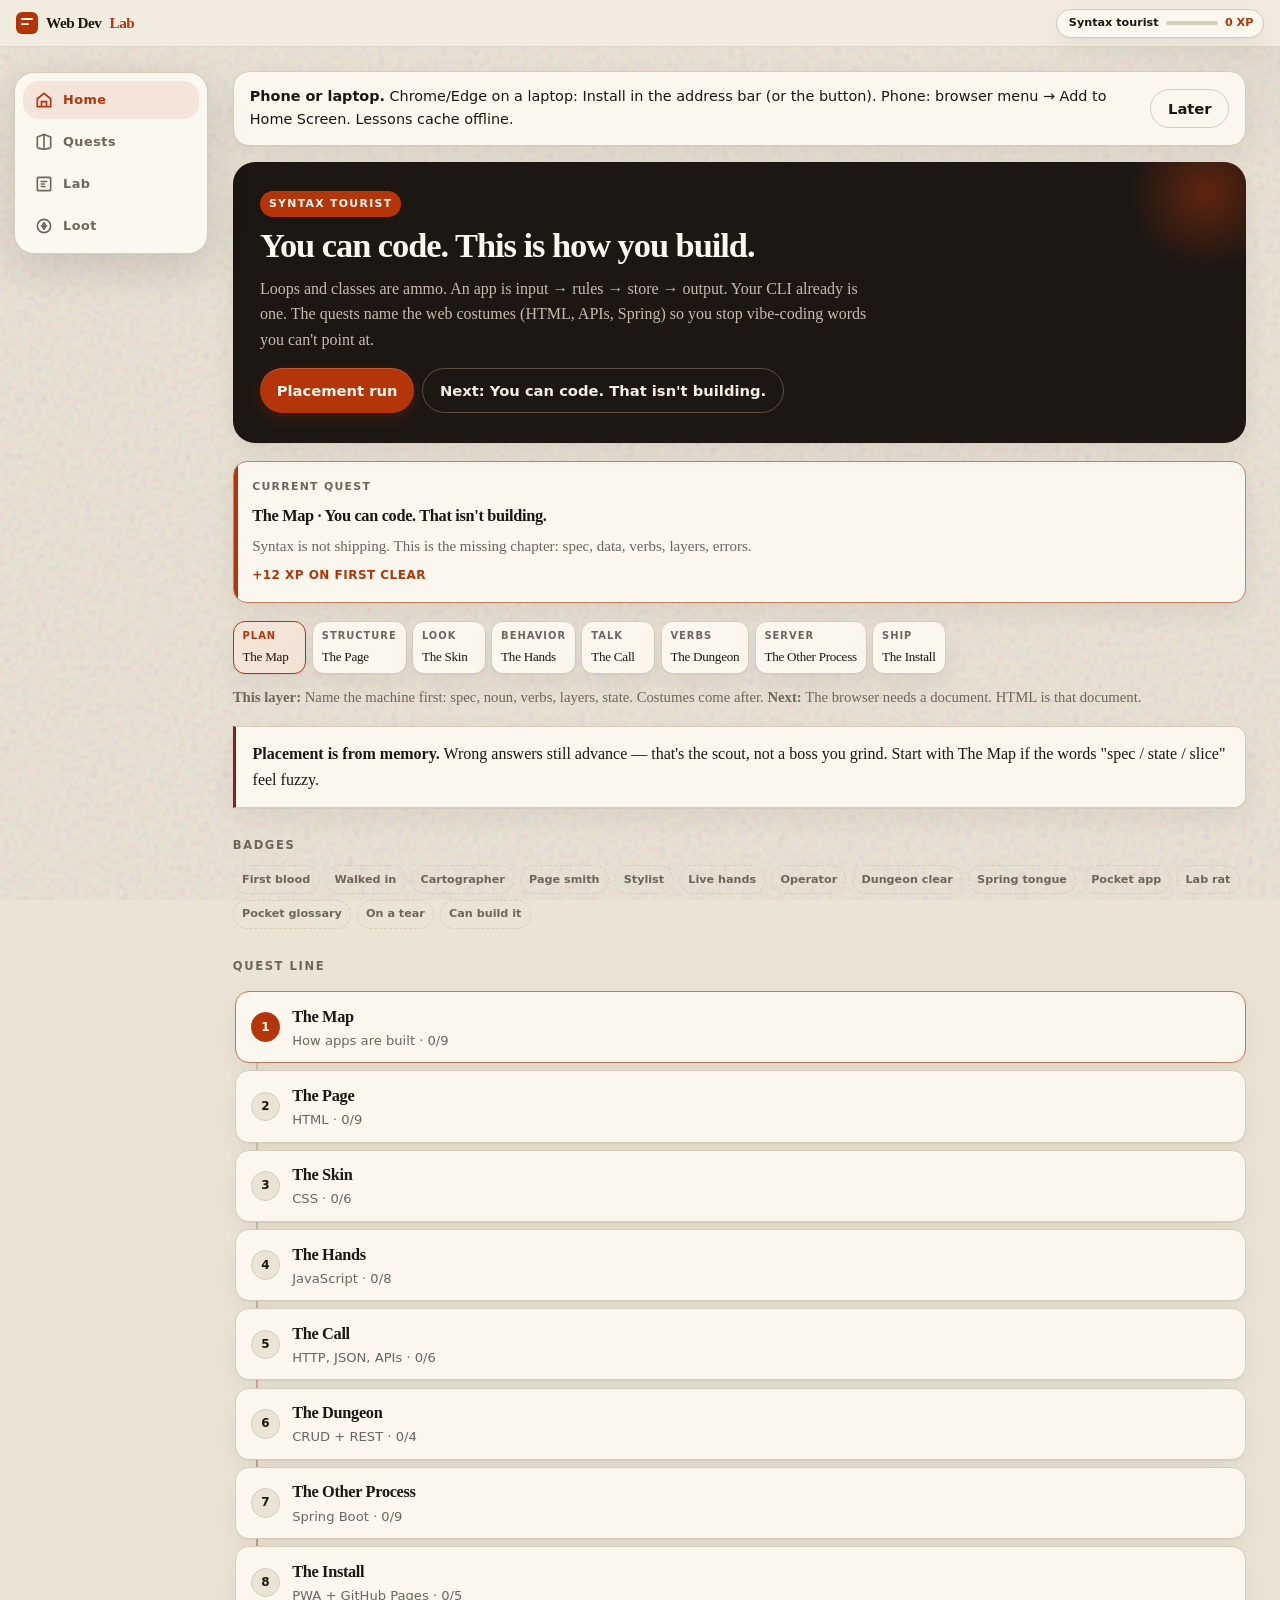
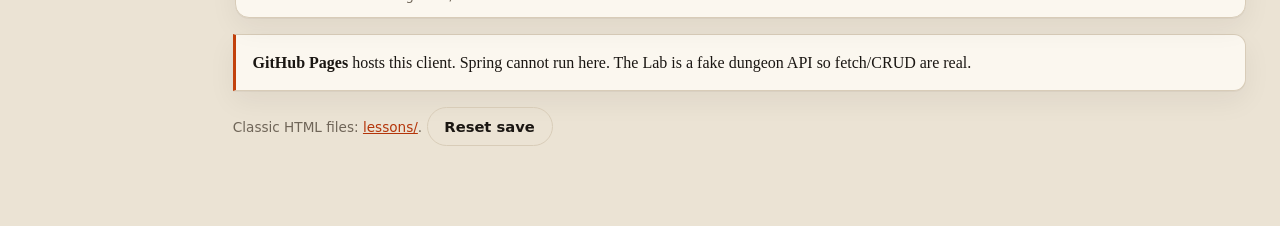
==== index.html @ 7f8b6d31 "Initial commit: standalone Web Dev Lab PWA. Splits the expense-tracker course into its own repo so i" ====
<!DOCTYPE html>
<html lang="en">
<head>
  <meta charset="UTF-8">
  <meta name="viewport" content="width=device-width, initial-scale=1, viewport-fit=cover">
  <meta name="theme-color" content="#1c1713">
  <meta name="apple-mobile-web-app-capable" content="yes">
  <meta name="apple-mobile-web-app-status-bar-style" content="default">
  <meta name="apple-mobile-web-app-title" content="Web Dev Lab">
  <meta name="description" content="Learn HTML, CSS, JavaScript, APIs, CRUD, and Spring Boot by rebuilding your expense tracker. Skill check, lessons, and a live lab.">
  <title>Web Dev Lab</title>
  <link rel="stylesheet" href="css/app.css">
  <link rel="manifest" href="manifest.webmanifest">
  <link rel="icon" href="icons/icon.svg" type="image/svg+xml">
  <link rel="apple-touch-icon" href="icons/icon-192.png">
</head>
<body>
  <div id="app"></div>
  <noscript><p class="wrap">This course needs JavaScript.</p></noscript>
  <script src="js/store.js"></script>
  <script src="js/game.js"></script>
  <script src="js/mock-api.js"></script>
  <script src="js/pipeline.js"></script>
  <script src="js/tracks/swe.js"></script>
  <script src="js/tracks/html.js"></script>
  <script src="js/tracks/css.js"></script>
  <script src="js/tracks/js.js"></script>
  <script src="js/tracks/http.js"></script>
  <script src="js/tracks/crud.js"></script>
  <script src="js/tracks/spring.js"></script>
  <script src="js/tracks/pwa.js"></script>
  <script src="js/check.js"></script>
  <script src="js/app.js"></script>
</body>
</html>
---- css/app.css ----
:root {
  --bg: #ebe3d4;
  --bg-spot: #f4eee3;
  --ink: #1a1612;
  --muted: #6f6558;
  --card: #fbf7ef;
  --line: #d8ccb8;
  --accent: #b4350a;
  --accent-ink: #fff6ec;
  --ok: #21543a;
  --ok-bg: #e4f0e6;
  --bad: #8f1d1d;
  --bad-bg: #f8e4e0;
  --code: #241c18;
  --warn: #8a4b12;
  --java: #c2410c;
  --shadow: 0 1px 0 rgba(26, 22, 18, 0.04), 0 10px 28px rgba(26, 22, 18, 0.06);
  --radius: 14px;
  --nav-h: 62px;
  --safe-b: env(safe-area-inset-bottom, 0px);
  --serif: "Iowan Old Style", Palatino, "Palatino Linotype", Georgia, serif;
  --sans: ui-rounded, "SF Pro Text", system-ui, -apple-system, sans-serif;
  --mono: "SF Mono", ui-monospace, Menlo, Consolas, monospace;
}

* { box-sizing: border-box; }

html {
  color-scheme: light;
  background: var(--bg);
}

html, body {
  margin: 0;
  min-height: 100%;
  color: var(--ink);
}

body {
  font-family: var(--serif);
  line-height: 1.6;
  padding-bottom: calc(var(--nav-h) + var(--safe-b) + 1.4rem);
  background:
    radial-gradient(900px 420px at -10% -20%, rgba(180, 53, 10, 0.09), transparent 55%),
    radial-gradient(700px 380px at 110% 0%, rgba(26, 22, 18, 0.06), transparent 50%),
    var(--bg);
}

body::before {
  content: "";
  position: fixed;
  inset: 0;
  pointer-events: none;
  z-index: 0;
  opacity: 0.22;
  background-image: url("data:image/svg+xml,%3Csvg viewBox='0 0 180 180' xmlns='http://www.w3.org/2000/svg'%3E%3Cfilter id='n'%3E%3CfeTurbulence type='fractalNoise' baseFrequency='.8' numOctaves='4' stitchTiles='stitch'/%3E%3C/filter%3E%3Crect width='100%25' height='100%25' filter='url(%23n)'/%3E%3C/svg%3E");
}

#app { position: relative; z-index: 1; }

::selection { background: var(--accent); color: var(--accent-ink); }
:focus-visible { outline: 2px solid var(--accent); outline-offset: 3px; }

h1, h2, h3, .ui, button, input, textarea, select, nav, .badge, .btn, .hud, .botnav {
  font-family: var(--sans);
}

h1 {
  font-family: var(--serif);
  font-size: clamp(1.7rem, 4.5vw, 2.15rem);
  font-weight: 600;
  line-height: 1.15;
  letter-spacing: -0.03em;
  margin: 0 0 0.55rem;
}
h2 {
  font-size: 0.72rem;
  font-weight: 750;
  letter-spacing: 0.14em;
  text-transform: uppercase;
  color: var(--muted);
  margin: 1.75rem 0 0.7rem;
}
h3 { font-size: 1.02rem; margin: 1.2rem 0 0.4rem; }
p { margin: 0.65rem 0; }
a { color: var(--accent); }
a:hover { color: #8a2808; }

code, pre, .mono, textarea.code, .blank {
  font-family: var(--mono);
  font-size: 0.84rem;
}
code {
  background: rgba(26, 22, 18, 0.06);
  padding: 0.12em 0.38em;
  border-radius: 4px;
}

.app-top {
  position: sticky;
  top: 0;
  z-index: 20;
  display: flex;
  align-items: center;
  gap: 0.65rem;
  padding: calc(0.55rem + env(safe-area-inset-top, 0px)) 1rem 0.55rem;
  background: color-mix(in srgb, var(--bg) 72%, white);
  backdrop-filter: blur(14px) saturate(1.2);
  border-bottom: 1px solid color-mix(in srgb, var(--line) 70%, transparent);
}
.brand {
  display: flex;
  align-items: center;
  gap: 0.5rem;
  font-weight: 750;
  text-decoration: none;
  color: var(--ink);
  letter-spacing: -0.03em;
  font-size: 0.95rem;
}
.brand .mark {
  width: 22px;
  height: 22px;
  border-radius: 6px;
  background: var(--accent);
  box-shadow: inset 0 -1px 0 rgba(0,0,0,0.15);
  position: relative;
  flex-shrink: 0;
}
.brand .mark::before,
.brand .mark::after {
  content: "";
  position: absolute;
  left: 5px;
  right: 5px;
  height: 2px;
  border-radius: 1px;
  background: #fff6ec;
}
.brand .mark::before { top: 6px; }
.brand .mark::after { top: 11px; width: 8px; right: auto; }
.brand em { font-style: normal; color: var(--accent); }
.app-top .grow { flex: 1; }

.progress-mini {
  height: 4px;
  width: 52px;
  background: var(--line);
  border-radius: 99px;
  overflow: hidden;
}
.progress-mini i {
  display: block;
  height: 100%;
  background: var(--accent);
  width: 0%;
}

.hud {
  display: flex;
  align-items: center;
  gap: 0.45rem;
  font-size: 0.7rem;
  font-weight: 700;
  background: var(--card);
  border: 1px solid var(--line);
  border-radius: 999px;
  padding: 0.28rem 0.6rem 0.28rem 0.75rem;
  box-shadow: var(--shadow);
}
.hud-rank {
  max-width: 7.2rem;
  white-space: nowrap;
  overflow: hidden;
  text-overflow: ellipsis;
  color: var(--ink);
}
.app-top .hud { flex-shrink: 0; }
.hud-xp {
  color: var(--accent);
  font-variant-numeric: tabular-nums;
}
@media (max-width: 420px) {
  .hud-rank { display: none; }
}

.combo {
  font-family: var(--sans);
  font-size: 0.72rem;
  font-weight: 800;
  color: var(--accent-ink);
  background: var(--accent);
  border-radius: 999px;
  padding: 0.18rem 0.5rem;
  letter-spacing: 0.04em;
}

.toasts {
  position: fixed;
  right: 0.85rem;
  bottom: calc(var(--nav-h) + var(--safe-b) + 0.85rem);
  display: flex;
  flex-direction: column;
  gap: 0.4rem;
  z-index: 50;
  pointer-events: none;
}
.toast {
  font-family: var(--sans);
  font-size: 0.84rem;
  font-weight: 650;
  background: var(--ink);
  color: var(--accent-ink);
  padding: 0.58rem 0.8rem;
  border-radius: 11px;
  opacity: 0;
  transform: translateY(8px);
  transition: opacity 0.22s ease, transform 0.22s ease;
  box-shadow: 0 12px 30px rgba(26, 22, 18, 0.22);
}
.toast.show { opacity: 1; transform: none; }
.toast.xp { background: var(--accent); }
.toast.combo { background: var(--ok); }
.toast.loot { background: #3b2a1e; }

.wrap {
  max-width: 720px;
  margin: 0 auto;
  padding: 1.15rem 1.15rem 2.2rem;
}

.badge {
  display: inline-block;
  font-size: 0.68rem;
  font-weight: 750;
  letter-spacing: 0.12em;
  text-transform: uppercase;
  background: color-mix(in srgb, var(--accent) 14%, var(--card));
  color: var(--accent);
  padding: 0.22rem 0.5rem;
  border-radius: 999px;
  border: 1px solid color-mix(in srgb, var(--accent) 28%, var(--line));
}

.hero {
  background: #1c1713;
  color: #f4ece1;
  border-radius: 22px;
  padding: 1.45rem 1.3rem 1.5rem;
  margin-bottom: 1.1rem;
  position: relative;
  overflow: hidden;
  box-shadow: var(--shadow);
}
.hero::after {
  content: "";
  position: absolute;
  right: -40px;
  top: -50px;
  width: 160px;
  height: 160px;
  border-radius: 50%;
  background: radial-gradient(circle, rgba(180, 53, 10, 0.45), transparent 68%);
  pointer-events: none;
}
.hero .badge {
  background: var(--accent);
  color: var(--accent-ink);
  border-color: transparent;
}
.hero h1 {
  color: #fbf6ee;
  margin-top: 0.55rem;
}
.hero p {
  color: #c9bbaa;
  max-width: 38rem;
}
.hero .btn { position: relative; z-index: 1; }
.hero .btn.ghost {
  border-color: #5c5046;
  color: #f4ece1;
  background: transparent;
}
.hero .btn.ghost:hover { border-color: #e8d9c4; color: #fff; }

.card, .callout, .ex, .path-node, .step, .word-def, .install-banner {
  background: var(--card);
  border: 1px solid var(--line);
  box-shadow: var(--shadow);
}

.cards { display: grid; gap: 0.65rem; margin: 1rem 0; }
.card {
  display: block;
  border-radius: var(--radius);
  padding: 1rem 1.05rem;
  text-decoration: none;
  color: inherit;
  transition: transform 0.15s ease, border-color 0.15s ease;
}
.card:hover {
  border-color: color-mix(in srgb, var(--accent) 45%, var(--line));
  transform: translateY(-1px);
  color: inherit;
}
.card h3 { margin: 0 0 0.25rem; font-family: var(--serif); letter-spacing: -0.02em; }
.card p, .card .sub { margin: 0; color: var(--muted); font-size: 0.94rem; }
.card .meta {
  font-family: var(--sans);
  font-size: 0.75rem;
  color: var(--accent);
  font-weight: 700;
  letter-spacing: 0.04em;
  text-transform: uppercase;
  margin-top: 0.55rem;
}
.card.done { border-color: color-mix(in srgb, var(--ok) 40%, var(--line)); }
.card.lock { opacity: 0.55; }

.next-quest {
  display: block;
  margin-bottom: 1rem;
  border-color: color-mix(in srgb, var(--accent) 50%, var(--line));
  background:
    linear-gradient(90deg, var(--accent) 4px, transparent 4px),
    var(--card);
  padding-left: 1.15rem;
}
.next-quest h3 { margin-top: 0.15rem; }
.next-quest:hover { color: inherit; }

.callout {
  border-left: 3px solid #3d6ea8;
  padding: 0.9rem 1.05rem;
  margin: 1rem 0;
  border-radius: 0 12px 12px 0;
}
.callout.java { border-left-color: var(--java); }
.callout.tip { border-left-color: var(--ok); }
.callout.warn { border-left-color: var(--bad); }

pre {
  background: var(--code);
  color: #efe6d8;
  padding: 0.95rem 1.05rem;
  border-radius: 12px;
  overflow-x: auto;
  line-height: 1.5;
  margin: 0.9rem 0;
  box-shadow: inset 0 1px 0 rgba(255,255,255,0.04);
}
pre .c { color: #a89886; }
pre .t { color: #e8b298; }
pre .a { color: #e6c07b; }
pre .x { color: #efe6d8; }
pre .p { color: #c9b6e4; }

.demo {
  background: var(--bg-spot);
  border: 1px dashed var(--line);
  border-radius: 12px;
  padding: 1rem 1.05rem;
  margin: 0.9rem 0;
}
.demo-label {
  font-family: var(--sans);
  font-size: 0.68rem;
  font-weight: 750;
  letter-spacing: 0.12em;
  text-transform: uppercase;
  color: var(--muted);
  margin-bottom: 0.5rem;
}

.btn {
  display: inline-flex;
  align-items: center;
  justify-content: center;
  gap: 0.35rem;
  background: var(--accent);
  color: var(--accent-ink);
  border: 0;
  border-radius: 999px;
  padding: 0.62rem 1.05rem;
  font-weight: 700;
  font-size: 0.92rem;
  cursor: pointer;
  text-decoration: none;
  box-shadow: 0 1px 0 rgba(255,255,255,0.18) inset, 0 6px 14px rgba(180, 53, 10, 0.22);
}
.btn:hover { filter: brightness(1.06); color: var(--accent-ink); }
.btn.ghost {
  background: transparent;
  color: var(--ink);
  border: 1px solid var(--line);
  box-shadow: none;
}
.btn.ghost:hover { color: var(--ink); background: color-mix(in srgb, var(--card) 70%, white); }
.btn.ok { background: var(--ok); color: #fff; box-shadow: none; }
.row { display: flex; flex-wrap: wrap; gap: 0.5rem; margin: 0.95rem 0 0.15rem; }
.row > .line { width: auto; flex: 1 1 140px; }

.botnav {
  position: fixed;
  left: 12px;
  right: 12px;
  bottom: calc(10px + var(--safe-b));
  height: var(--nav-h);
  padding: 0;
  background: color-mix(in srgb, var(--card) 88%, white);
  border: 1px solid var(--line);
  border-radius: 20px;
  display: grid;
  grid-template-columns: repeat(4, 1fr);
  z-index: 30;
  box-shadow: 0 14px 40px rgba(26, 22, 18, 0.14);
  backdrop-filter: blur(16px);
}
.botnav a {
  text-decoration: none;
  color: var(--muted);
  display: flex;
  flex-direction: column;
  align-items: center;
  justify-content: center;
  font-family: var(--sans);
  font-size: 0.66rem;
  font-weight: 700;
  letter-spacing: 0.04em;
  gap: 0.12rem;
  border-radius: 16px;
  margin: 5px;
}
.botnav a.on {
  color: var(--accent);
  background: color-mix(in srgb, var(--accent) 10%, transparent);
}
.botnav a:hover { color: var(--accent); }
.botnav svg { width: 20px; height: 20px; }

.lesson-nav {
  display: flex;
  justify-content: space-between;
  gap: 0.5rem;
  margin-top: 1.6rem;
  font-family: var(--sans);
  font-size: 0.88rem;
  font-weight: 650;
}

.lesson-body > p:first-of-type {
  font-size: 1.08rem;
}
.lesson-body h2 {
  font-family: var(--sans);
  font-size: 0.72rem;
  letter-spacing: 0.12em;
  text-transform: uppercase;
  color: var(--muted);
  border-bottom: 1px solid var(--line);
  padding-bottom: 0.35rem;
  margin-top: 1.7rem;
}

.ex {
  border-radius: 16px;
  padding: 1.1rem 1.1rem 1.15rem;
  margin: 1.35rem 0 0;
  background:
    repeating-linear-gradient(
      -12deg,
      transparent,
      transparent 11px,
      rgba(180, 53, 10, 0.035) 11px,
      rgba(180, 53, 10, 0.035) 12px
    ),
    var(--card);
}
.ex h2 {
  margin-top: 0;
  color: var(--ink);
  letter-spacing: 0.08em;
}
textarea.code {
  width: 100%;
  min-height: 140px;
  border: 1px solid #3a2f28;
  border-radius: 10px;
  padding: 0.75rem;
  background: var(--code);
  color: #efe6d8;
  resize: vertical;
  line-height: 1.45;
}
input.line, select.line {
  width: 100%;
  padding: 0.6rem 0.75rem;
  border: 1px solid var(--line);
  border-radius: 10px;
  font-family: var(--sans);
  font-size: 1rem;
  background: #fff;
}
.choices { display: grid; gap: 0.45rem; margin: 0.65rem 0; }
.choices label {
  display: flex;
  gap: 0.55rem;
  align-items: flex-start;
  background: #fff;
  border: 1px solid var(--line);
  border-radius: 12px;
  padding: 0.7rem 0.8rem;
  cursor: pointer;
  font-family: var(--sans);
  font-size: 0.95rem;
  transition: border-color 0.12s ease, background 0.12s ease;
}
.choices label:hover { border-color: color-mix(in srgb, var(--accent) 40%, var(--line)); }
.choices label:has(input:checked) {
  border-color: var(--accent);
  background: color-mix(in srgb, var(--accent) 8%, #fff);
}

.preview {
  min-height: 80px;
  background: #fff;
  border: 1px dashed var(--line);
  border-radius: 10px;
  padding: 0.7rem;
  margin: 0.5rem 0;
}
iframe.preview-frame {
  width: 100%;
  min-height: 140px;
  border: 1px solid var(--line);
  border-radius: 10px;
  background: #fff;
}

.msg {
  margin-top: 0.7rem;
  padding: 0.65rem 0.8rem;
  border-radius: 10px;
  font-family: var(--sans);
  font-size: 0.92rem;
}
.msg.ok { background: var(--ok-bg); color: var(--ok); }
.msg.bad { background: var(--bad-bg); color: var(--bad); }

.q-num {
  color: var(--muted);
  font-family: var(--sans);
  font-size: 0.78rem;
  letter-spacing: 0.1em;
  text-transform: uppercase;
  font-weight: 700;
}

.words {
  display: flex;
  flex-wrap: wrap;
  gap: 0.4rem;
  margin: 0.8rem 0;
}
.word {
  font-family: var(--sans);
  font-size: 0.78rem;
  font-weight: 650;
  padding: 0.38rem 0.62rem;
  border-radius: 999px;
  border: 1px dashed var(--line);
  background: transparent;
  color: var(--muted);
}
.word.on {
  background: var(--card);
  color: var(--ink);
  border-style: solid;
  border-color: color-mix(in srgb, var(--accent) 40%, var(--line));
  cursor: pointer;
  box-shadow: var(--shadow);
}
.word-def {
  padding: 0.95rem 1.05rem;
  border-radius: 12px;
  margin: 0.6rem 0 1rem;
}

.lab-log {
  font-family: var(--mono);
  font-size: 0.76rem;
  background: var(--code);
  color: #d9cfc3;
  border-radius: 12px;
  padding: 0.8rem;
  max-height: 180px;
  overflow: auto;
  white-space: pre-wrap;
}
.lab-item {
  display: flex;
  justify-content: space-between;
  gap: 0.5rem;
  padding: 0.7rem 0;
  border-bottom: 1px dashed var(--line);
  font-family: var(--sans);
}
.lab-item:last-child { border-bottom: 0; }
.lab-item button {
  background: transparent;
  border: 0;
  color: var(--accent);
  cursor: pointer;
  font-weight: 700;
}

.score-grid { display: grid; gap: 0.5rem; margin: 1rem 0 0.2rem; }
.score-row {
  display: grid;
  grid-template-columns: 5.5rem 1fr 2.6rem;
  gap: 0.5rem;
  align-items: center;
  font-family: var(--sans);
  font-size: 0.86rem;
}
.bar { height: 6px; background: var(--line); border-radius: 99px; overflow: hidden; }
.bar i { display: block; height: 100%; background: var(--accent); }

.install-banner {
  border-radius: 16px;
  padding: 0.85rem 1rem;
  margin: 0 0 1rem;
  display: flex;
  justify-content: space-between;
  gap: 0.6rem;
  align-items: center;
  font-family: var(--sans);
  font-size: 0.9rem;
}

table.plain { width: 100%; border-collapse: collapse; margin: 0.8rem 0; font-size: 0.95rem; }
table.plain td { padding: 0.5rem 0.3rem; border-bottom: 1px solid var(--line); vertical-align: top; }

.badge-row {
  display: flex;
  flex-wrap: wrap;
  gap: 0.35rem;
  margin: 0.2rem 0 0.4rem;
}
.mini-badge {
  font-family: var(--sans);
  font-size: 0.7rem;
  font-weight: 650;
  padding: 0.28rem 0.52rem;
  border-radius: 999px;
  border: 1px dashed var(--line);
  color: var(--muted);
  background: transparent;
}
.mini-badge.on {
  border-style: solid;
  border-color: color-mix(in srgb, var(--accent) 35%, var(--line));
  background: var(--card);
  color: var(--ink);
  box-shadow: var(--shadow);
}

.quest-path {
  display: grid;
  gap: 0.45rem;
  margin: 1rem 0 0.4rem;
  position: relative;
  padding-left: 0.15rem;
}
.quest-path::before {
  content: "";
  position: absolute;
  left: 1.42rem;
  top: 1.15rem;
  bottom: 1.15rem;
  width: 2px;
  background: linear-gradient(var(--line), color-mix(in srgb, var(--accent) 35%, var(--line)));
  border-radius: 2px;
}
.path-node {
  display: flex;
  gap: 0.75rem;
  align-items: center;
  text-decoration: none;
  color: inherit;
  border-radius: 14px;
  padding: 0.72rem 0.9rem;
  position: relative;
  transition: transform 0.15s ease, border-color 0.15s ease;
}
.path-node:hover {
  transform: translateX(3px);
  color: inherit;
  border-color: color-mix(in srgb, var(--accent) 40%, var(--line));
}
.path-node em {
  display: block;
  font-style: normal;
  color: var(--muted);
  font-size: 0.82rem;
  font-family: var(--sans);
}
.path-node strong {
  font-family: var(--serif);
  font-size: 1.02rem;
  letter-spacing: -0.02em;
}
.path-num {
  width: 1.85rem;
  height: 1.85rem;
  border-radius: 50%;
  display: inline-flex;
  align-items: center;
  justify-content: center;
  background: var(--bg);
  border: 1px solid var(--line);
  font-family: var(--sans);
  font-size: 0.75rem;
  font-weight: 800;
  flex-shrink: 0;
  position: relative;
  z-index: 1;
}
.path-node.next { border-color: color-mix(in srgb, var(--accent) 55%, var(--line)); }
.path-node.next .path-num {
  background: var(--accent);
  color: var(--accent-ink);
  border-color: var(--accent);
}
.path-node.done { border-color: color-mix(in srgb, var(--ok) 35%, var(--line)); }
.path-node.done .path-num {
  background: var(--ok);
  color: #f4faf6;
  border-color: var(--ok);
}
.path-node.mid .path-num {
  background: #e8c49a;
  border-color: #d9a56a;
}

.steps { display: grid; gap: 0.4rem; margin: 1rem 0; }
.step {
  display: grid;
  grid-template-columns: 2rem 1fr auto;
  gap: 0.7rem;
  align-items: center;
  text-decoration: none;
  color: inherit;
  border-radius: 12px;
  padding: 0.72rem 0.9rem;
  font-family: var(--sans);
}
.step:hover { color: inherit; border-color: color-mix(in srgb, var(--accent) 40%, var(--line)); }
.step-n {
  font-weight: 800;
  color: var(--muted);
  font-size: 0.82rem;
}
.step-t { font-weight: 650; }
.step-m {
  font-size: 0.72rem;
  font-weight: 750;
  letter-spacing: 0.06em;
  text-transform: uppercase;
  color: var(--muted);
}
.step.done { border-color: color-mix(in srgb, var(--ok) 35%, var(--line)); }
.step.done .step-m { color: var(--ok); }

.pipe {
  display: flex;
  gap: 0.35rem;
  overflow-x: auto;
  padding: 0.15rem 0 0.55rem;
  margin: 0.7rem 0 0.2rem;
  -webkit-overflow-scrolling: touch;
}
.pipe-step {
  flex: 0 0 auto;
  display: flex;
  flex-direction: column;
  gap: 0.1rem;
  text-decoration: none;
  color: var(--muted);
  background: var(--card);
  border: 1px solid var(--line);
  border-radius: 12px;
  padding: 0.4rem 0.55rem;
  min-width: 4.6rem;
  box-shadow: var(--shadow);
}
.pipe-step b {
  font-family: var(--sans);
  font-size: 0.62rem;
  letter-spacing: 0.1em;
  text-transform: uppercase;
}
.pipe-step span {
  font-family: var(--serif);
  font-size: 0.82rem;
  color: var(--ink);
  letter-spacing: -0.02em;
}
.pipe-step.on {
  border-color: var(--accent);
  background: color-mix(in srgb, var(--accent) 10%, var(--card));
  color: var(--accent);
}
.pipe-why {
  font-size: 0.92rem;
  color: var(--muted);
  margin: 0 0 1rem;
}

.hidden { display: none !important; }

@media (min-width: 900px) {
  body {
    padding-bottom: 1.4rem;
  }
  #app {
    display: grid;
    grid-template-columns: 13.4rem minmax(0, 1fr);
    grid-template-rows: auto 1fr;
    min-height: 100vh;
    min-height: 100dvh;
  }
  .app-top {
    grid-column: 1 / -1;
  }
  nav.botnav {
    position: sticky;
    top: 4.5rem;
    left: auto;
    right: auto;
    bottom: auto;
    height: auto;
    margin: 1rem 0.4rem 1.5rem 0.9rem;
    padding: 0.35rem;
    display: flex;
    flex-direction: column;
    align-self: start;
    grid-column: 1;
    grid-row: 2;
  }
  nav.botnav a {
    flex-direction: row;
    justify-content: flex-start;
    gap: 0.55rem;
    font-size: 0.8rem;
    padding: 0.55rem 0.7rem;
    margin: 2px;
  }
  main.wrap {
    grid-column: 2;
    grid-row: 2;
    max-width: 1080px;
    width: 100%;
    margin: 0;
    padding: 1.45rem 2.1rem 3rem 1.15rem;
  }
  .hero {
    padding: 1.7rem 1.7rem 1.75rem;
  }
  .pipe {
    flex-wrap: wrap;
    overflow: visible;
  }
  .toasts {
    bottom: 1.2rem;
  }
  textarea.code {
    min-height: 200px;
  }
  .lab-log {
    max-height: min(70vh, 540px);
  }
  .lab-desk {
    display: grid;
    grid-template-columns: minmax(0, 1.05fr) minmax(16rem, 0.95fr);
    gap: 1.2rem;
    align-items: start;
  }
  .install-banner {
    align-items: center;
  }
}

@media (min-width: 1080px) {
  .lesson-desk {
    display: grid;
    grid-template-columns: minmax(0, 1.15fr) minmax(22rem, 0.85fr);
    gap: 1.35rem;
    align-items: start;
  }
  .lesson-desk .ex {
    position: sticky;
    top: 4.6rem;
    margin-top: 0;
  }
}
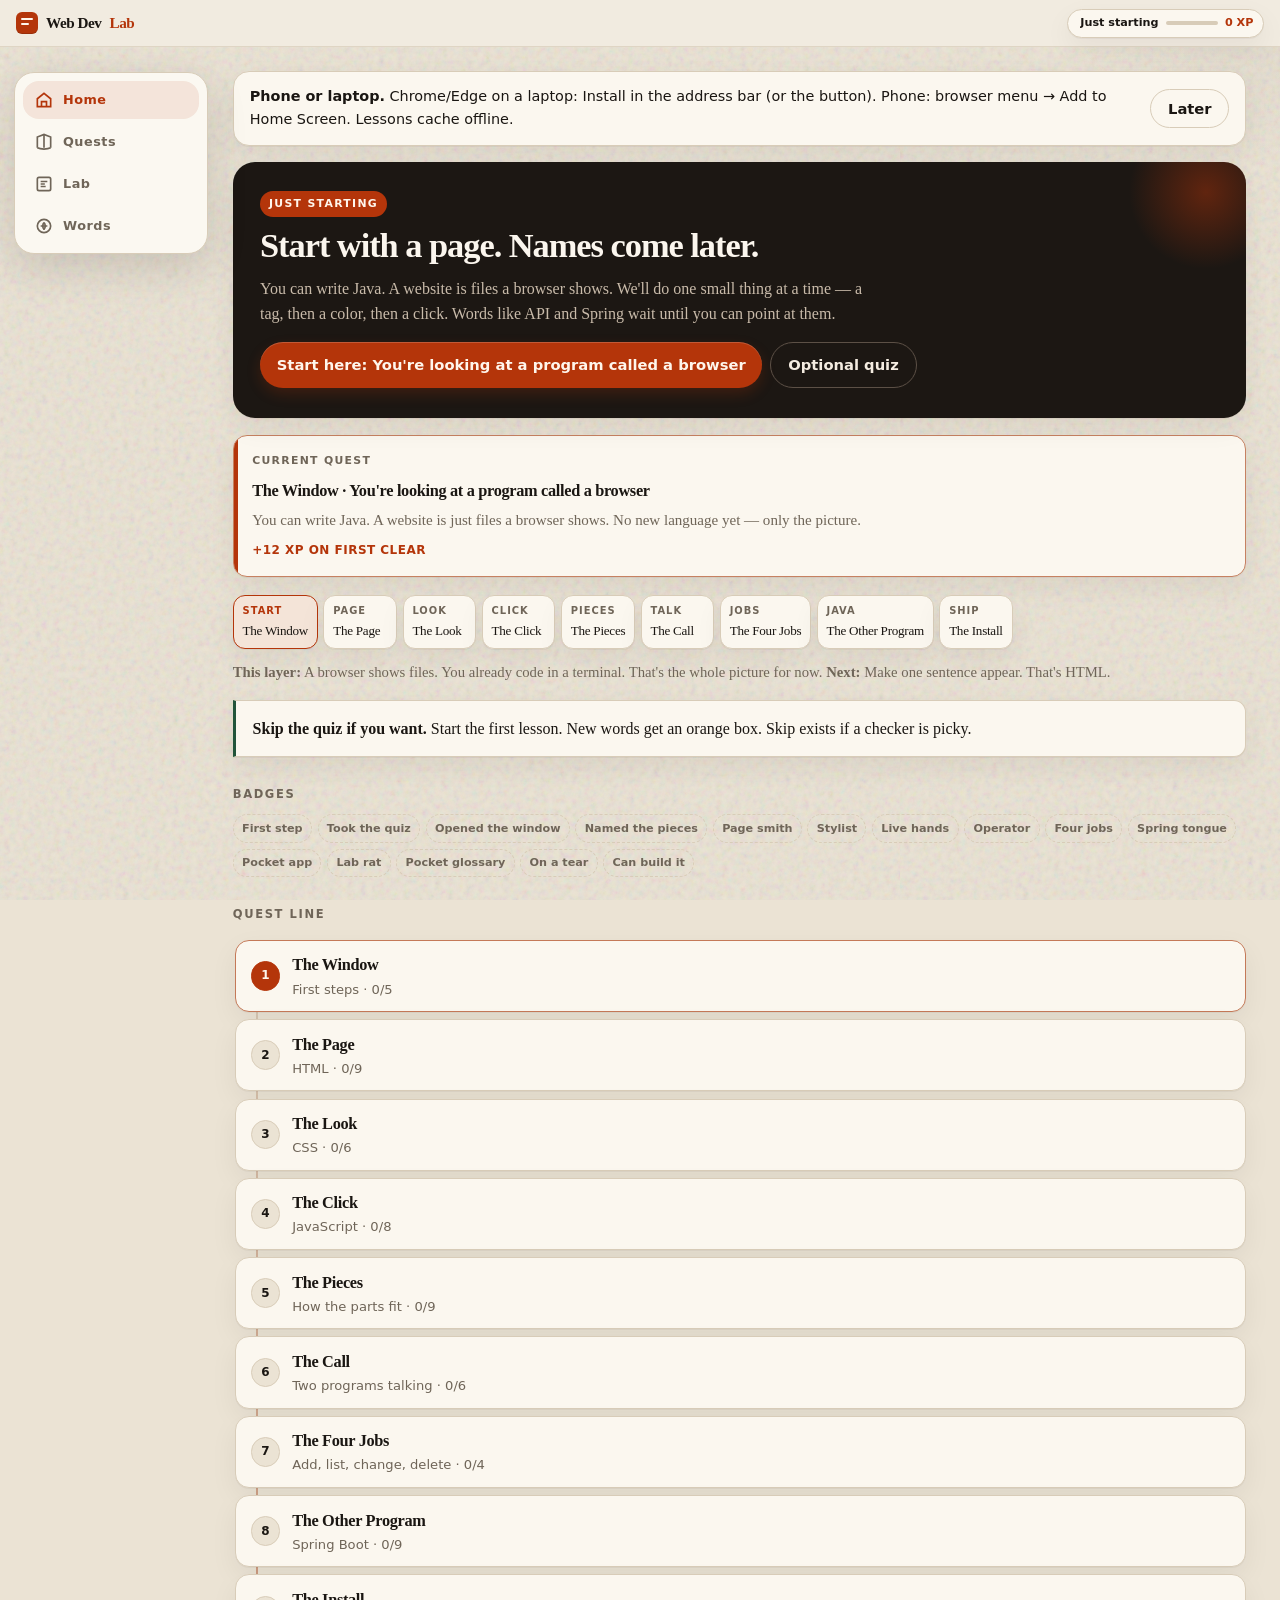
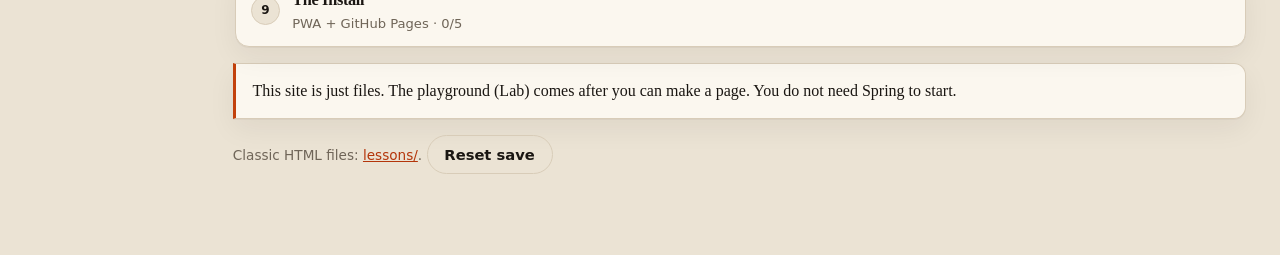
==== commit 8e75f767: "Start the course smaller: browser first, one tag, names later. The jargon map no longer leads. First" ====
--- a/index.html
+++ b/index.html
@@ -7,7 +7,7 @@
   <meta name="apple-mobile-web-app-capable" content="yes">
   <meta name="apple-mobile-web-app-status-bar-style" content="default">
   <meta name="apple-mobile-web-app-title" content="Web Dev Lab">
-  <meta name="description" content="Learn HTML, CSS, JavaScript, APIs, CRUD, and Spring Boot by rebuilding your expense tracker. Skill check, lessons, and a live lab.">
+  <meta name="description" content="Start small: a browser, a tag, a color, a click. Rebuild your Java expense tracker as a website, one word at a time.">
   <title>Web Dev Lab</title>
   <link rel="stylesheet" href="css/app.css">
   <link rel="manifest" href="manifest.webmanifest">
@@ -21,8 +21,9 @@
   <script src="js/game.js"></script>
   <script src="js/mock-api.js"></script>
   <script src="js/pipeline.js"></script>
+  <script src="js/tracks/start.js"></script>
+  <script src="js/tracks/html.js"></script>
   <script src="js/tracks/swe.js"></script>
-  <script src="js/tracks/html.js"></script>
   <script src="js/tracks/css.js"></script>
   <script src="js/tracks/js.js"></script>
   <script src="js/tracks/http.js"></script>
--- a/css/app.css
+++ b/css/app.css
@@ -339,6 +339,7 @@
 .callout.java { border-left-color: var(--java); }
 .callout.tip { border-left-color: var(--ok); }
 .callout.warn { border-left-color: var(--bad); }
+.callout.word { border-left-color: var(--accent); }
 
 pre {
   background: var(--code);
@@ -448,6 +449,13 @@
   font-size: 0.88rem;
   font-weight: 650;
 }
+.lesson-nav.top {
+  margin-top: 0;
+  margin-bottom: 0.85rem;
+}
+.lesson-nav a {
+  max-width: 48%;
+}
 
 .lesson-body > p:first-of-type {
   font-size: 1.08rem;
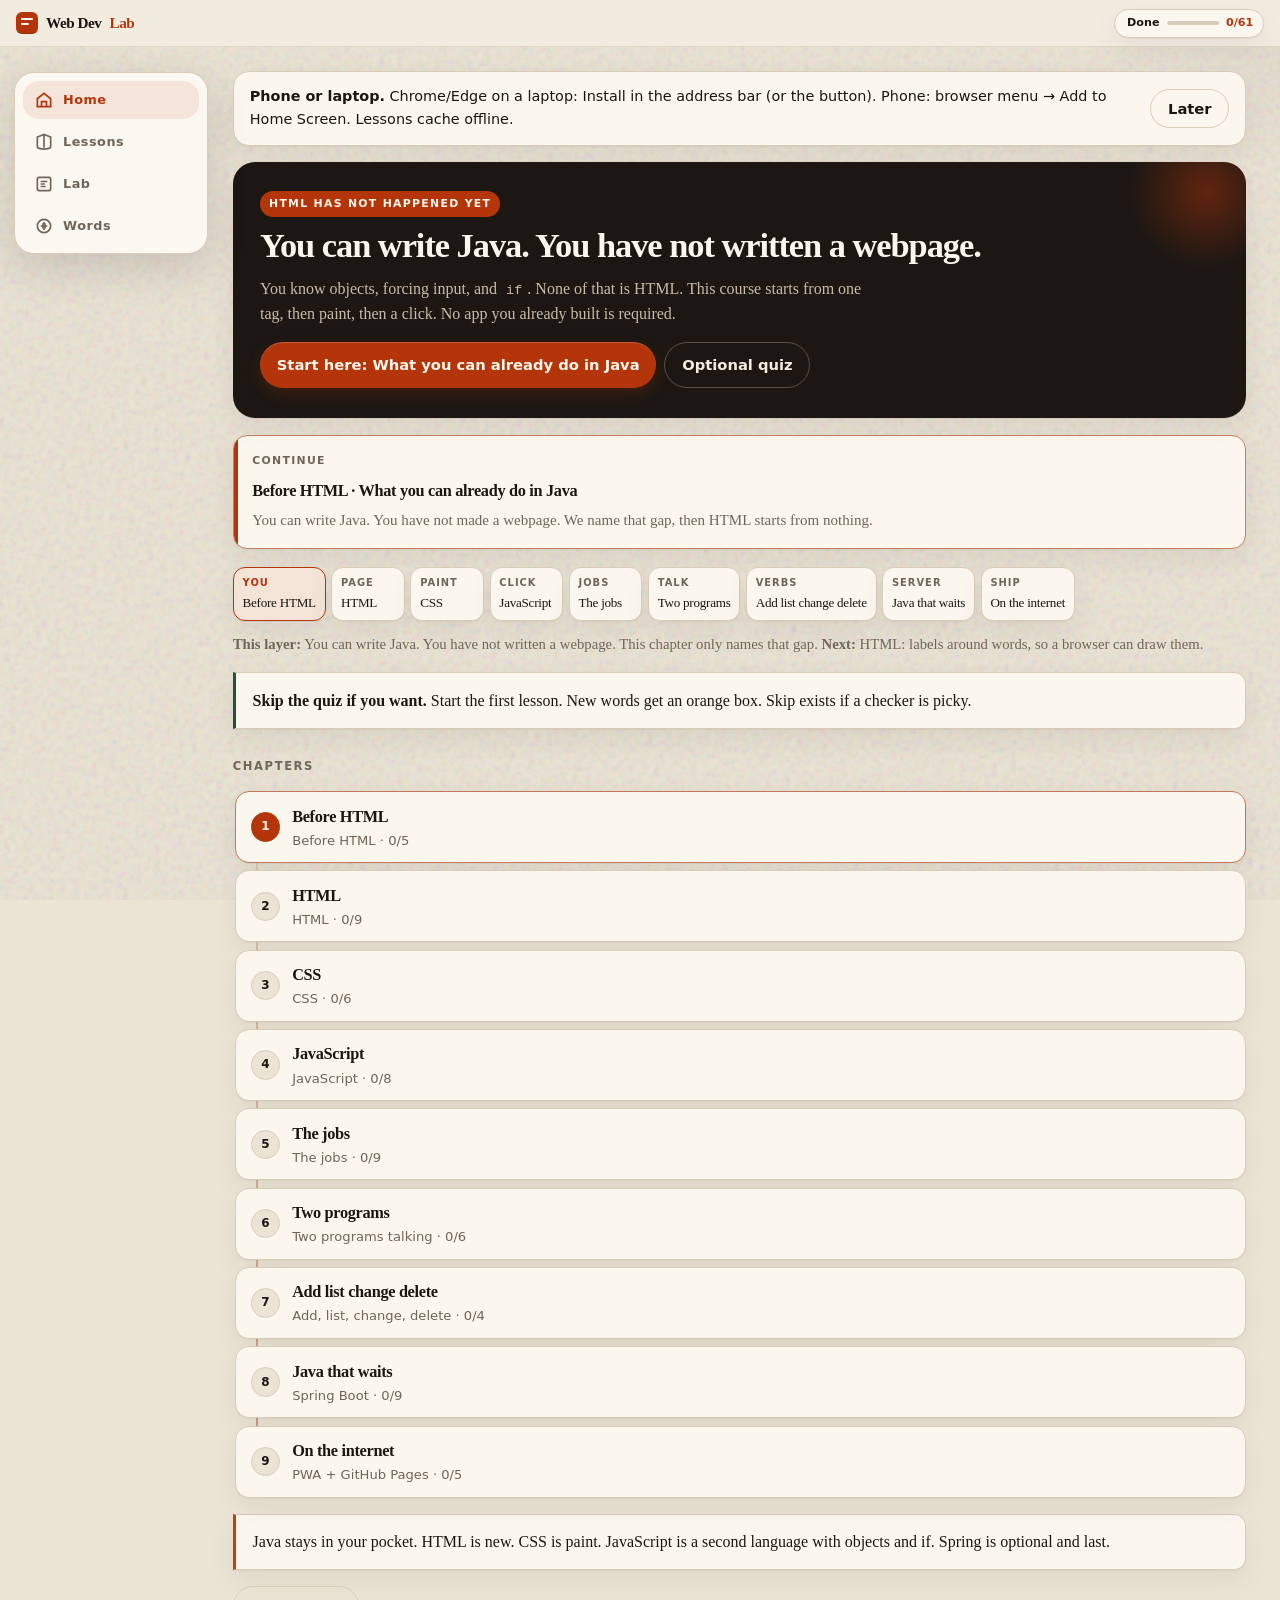
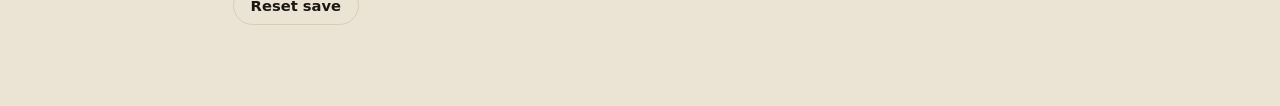
==== commit fd8441ed: "Teach each idea in full, from zero HTML, and fix checkers that never saw the preview. Lessons now ex" ====
--- a/index.html
+++ b/index.html
@@ -7,7 +7,7 @@
   <meta name="apple-mobile-web-app-capable" content="yes">
   <meta name="apple-mobile-web-app-status-bar-style" content="default">
   <meta name="apple-mobile-web-app-title" content="Web Dev Lab">
-  <meta name="description" content="Start small: a browser, a tag, a color, a click. Rebuild your Java expense tracker as a website, one word at a time.">
+  <meta name="description" content="You can write Java. You have not written HTML. Start from one tag, then paint, then a click.">
   <title>Web Dev Lab</title>
   <link rel="stylesheet" href="css/app.css">
   <link rel="manifest" href="manifest.webmanifest">
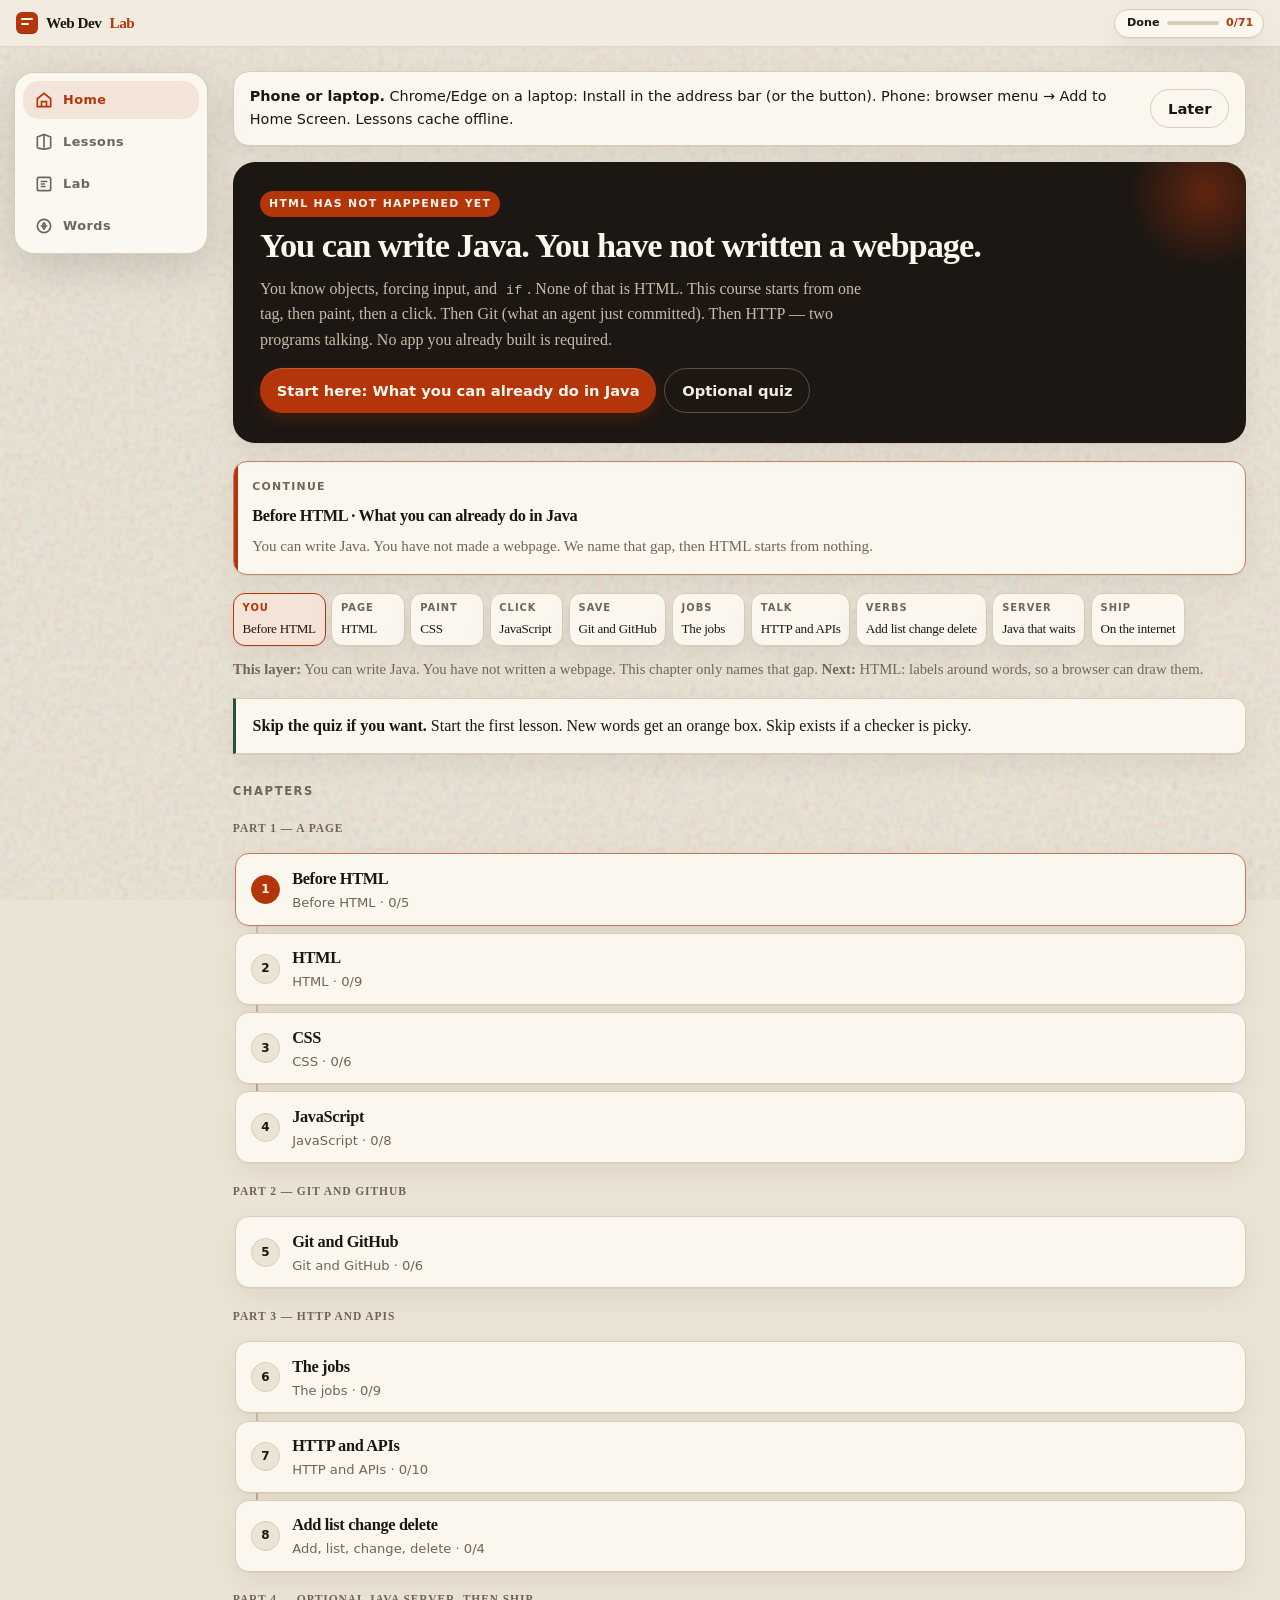
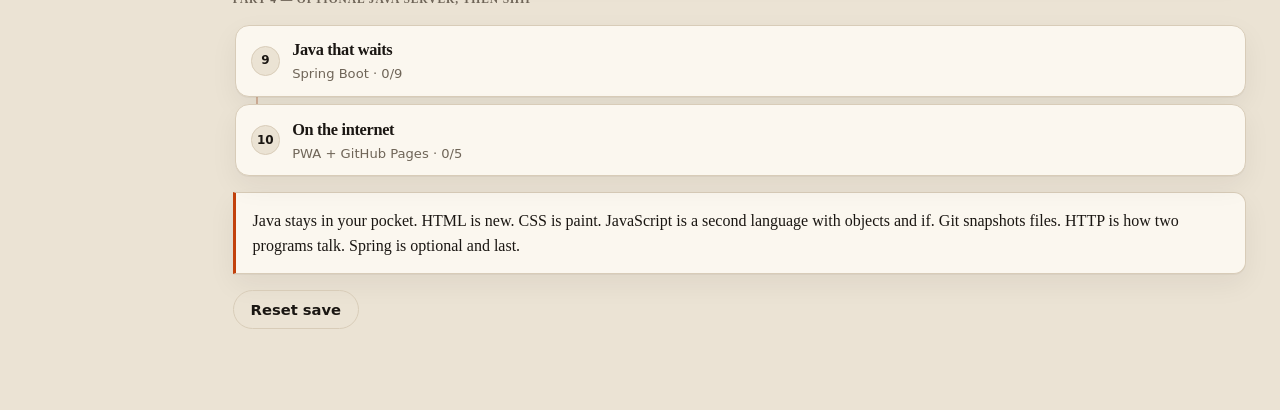
==== commit 95ec84dc: "Ship Git as its own part, expand HTTP/APIs, and make Skip answers actually pass the checker. Expecte" ====
--- a/index.html
+++ b/index.html
@@ -26,6 +26,7 @@
   <script src="js/tracks/swe.js"></script>
   <script src="js/tracks/css.js"></script>
   <script src="js/tracks/js.js"></script>
+  <script src="js/tracks/git.js"></script>
   <script src="js/tracks/http.js"></script>
   <script src="js/tracks/crud.js"></script>
   <script src="js/tracks/spring.js"></script>
--- a/css/app.css
+++ b/css/app.css
@@ -674,6 +674,16 @@
   box-shadow: var(--shadow);
 }
 
+.part-label {
+  margin: 1.15rem 0 0.35rem;
+  font-size: 0.72rem;
+  font-weight: 650;
+  letter-spacing: 0.08em;
+  text-transform: uppercase;
+  color: var(--muted);
+}
+.part-block:first-child .part-label { margin-top: 0.35rem; }
+
 .quest-path {
   display: grid;
   gap: 0.45rem;
